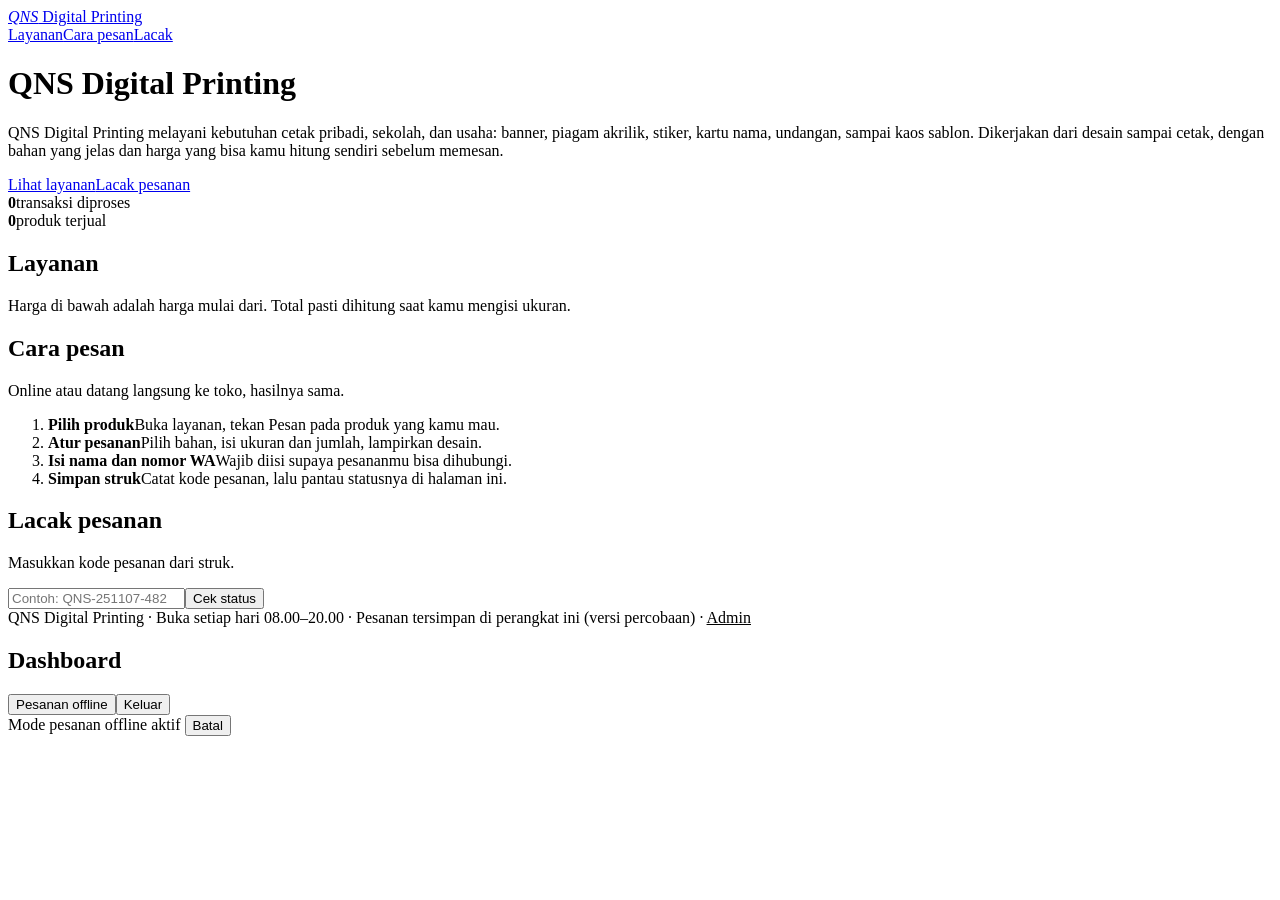
==== index.html @ 56daba44 "Create index.html" ====
<!DOCTYPE html>
<html lang="id">
<head>
<meta charset="utf-8">
<meta name="viewport" content="width=device-width, initial-scale=1, viewport-fit=cover">
<title>QNS Digital Printing</title>
<link href="https://fonts.googleapis.com/css2?family=Bricolage+Grotesque:wght@500;700;800&family=Instrument+Sans:wght@400;500;600&display=swap" rel="stylesheet">
<link rel="stylesheet" href="style.css">
</head>
<body>
<header><div class="wrap">
<a class="logo" href="#top"><i>QNS</i> Digital Printing</a>
<nav><a href="#layanan">Layanan</a><a href="#cara">Cara pesan</a><a href="#lacak">Lacak</a></nav>
</div></header>

<main id="top">
<div class="wrap hero">
<div class="hl">
<h1>QNS Digital Printing</h1>
<p>QNS Digital Printing melayani kebutuhan cetak pribadi, sekolah, dan usaha: banner, piagam akrilik, stiker, kartu nama, undangan, sampai kaos sablon. Dikerjakan dari desain sampai cetak, dengan bahan yang jelas dan harga yang bisa kamu hitung sendiri sebelum memesan.</p>
<a class="btn" href="#layanan">Lihat layanan</a><a class="btn ghost" href="#lacak">Lacak pesanan</a>
<div class="bars" aria-hidden="true"><span style="background:#d8161c"></span><span style="background:#14161f"></span><span style="background:#d8161c;opacity:.5"></span><span style="background:#14161f;opacity:.5"></span><span style="background:#d8161c;opacity:.25"></span></div>
</div>
<aside class="stats" aria-label="Statistik QNS Digital Printing"><div class="big"><div><b id="s-trx">0</b><span>transaksi diproses</span></div><div><b id="s-jual">0</b><span>produk terjual</span></div></div><div id="mt"></div></aside>
</div>

<section id="layanan"><div class="wrap">
<h2>Layanan</h2>
<p class="sub">Harga di bawah adalah harga mulai dari. Total pasti dihitung saat kamu mengisi ukuran.</p>
<div class="chips" id="chips"></div>
<div class="grid" id="grid"></div>
</div></section>

<section id="cara"><div class="wrap">
<h2>Cara pesan</h2>
<p class="sub">Online atau datang langsung ke toko, hasilnya sama.</p>
<ol class="steps">
<li><b>Pilih produk</b><span>Buka layanan, tekan Pesan pada produk yang kamu mau.</span></li>
<li><b>Atur pesanan</b><span>Pilih bahan, isi ukuran dan jumlah, lampirkan desain.</span></li>
<li><b>Isi nama dan nomor WA</b><span>Wajib diisi supaya pesananmu bisa dihubungi.</span></li>
<li><b>Simpan struk</b><span>Catat kode pesanan, lalu pantau statusnya di halaman ini.</span></li>
</ol>
</div></section>

<section id="lacak"><div class="wrap">
<h2>Lacak pesanan</h2>
<p class="sub">Masukkan kode pesanan dari struk.</p>
<form class="lacak" id="lf"><input id="lk" placeholder="Contoh: QNS-251107-482" aria-label="Kode pesanan" autocomplete="off"><button class="btn" type="submit">Cek status</button></form>
<div class="recent" id="recent"></div>
<div id="lr"></div>
</div></section>
</main>

<footer><div class="wrap">QNS Digital Printing · Buka setiap hari 08.00–20.00 · Pesanan tersimpan di perangkat ini (versi percobaan) · <a href="#" id="admlink" style="color:inherit">Admin</a></div></footer>

<div class="adm" id="adm"><div class="wrap">
<div class="ah"><h2 id="ah-t">Dashboard</h2><button class="btn ghost" id="a-off">Pesanan offline</button><button class="btn ghost" id="a-out">Keluar</button></div>
<div id="a-sum"></div><div class="chips" id="a-chips"></div><div id="a-list"></div>
</div></div>
<div id="offbar">Mode pesanan offline aktif <button id="off-x">Batal</button></div>
<div class="ov" id="ov" role="dialog" aria-modal="true"><div class="md" id="md"></div></div>

<script src="script.js"></script>
</body>
</html>
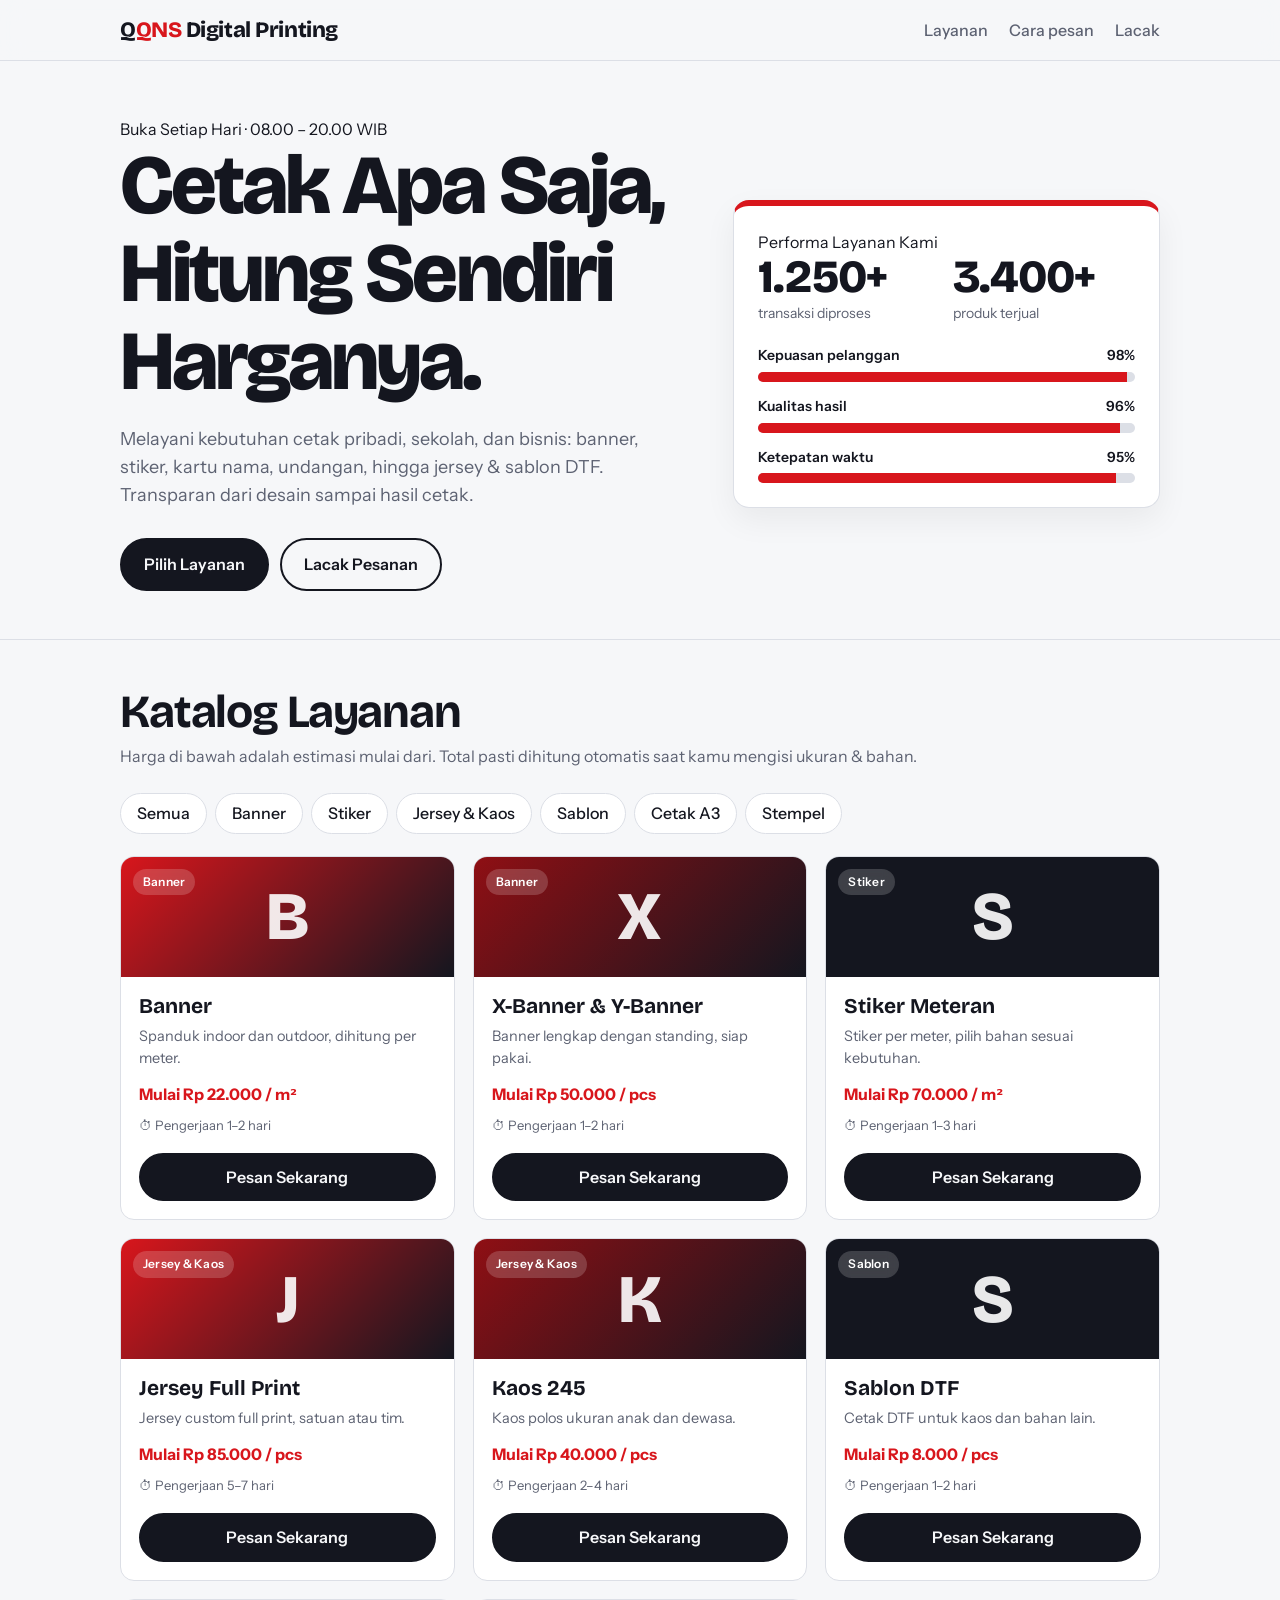
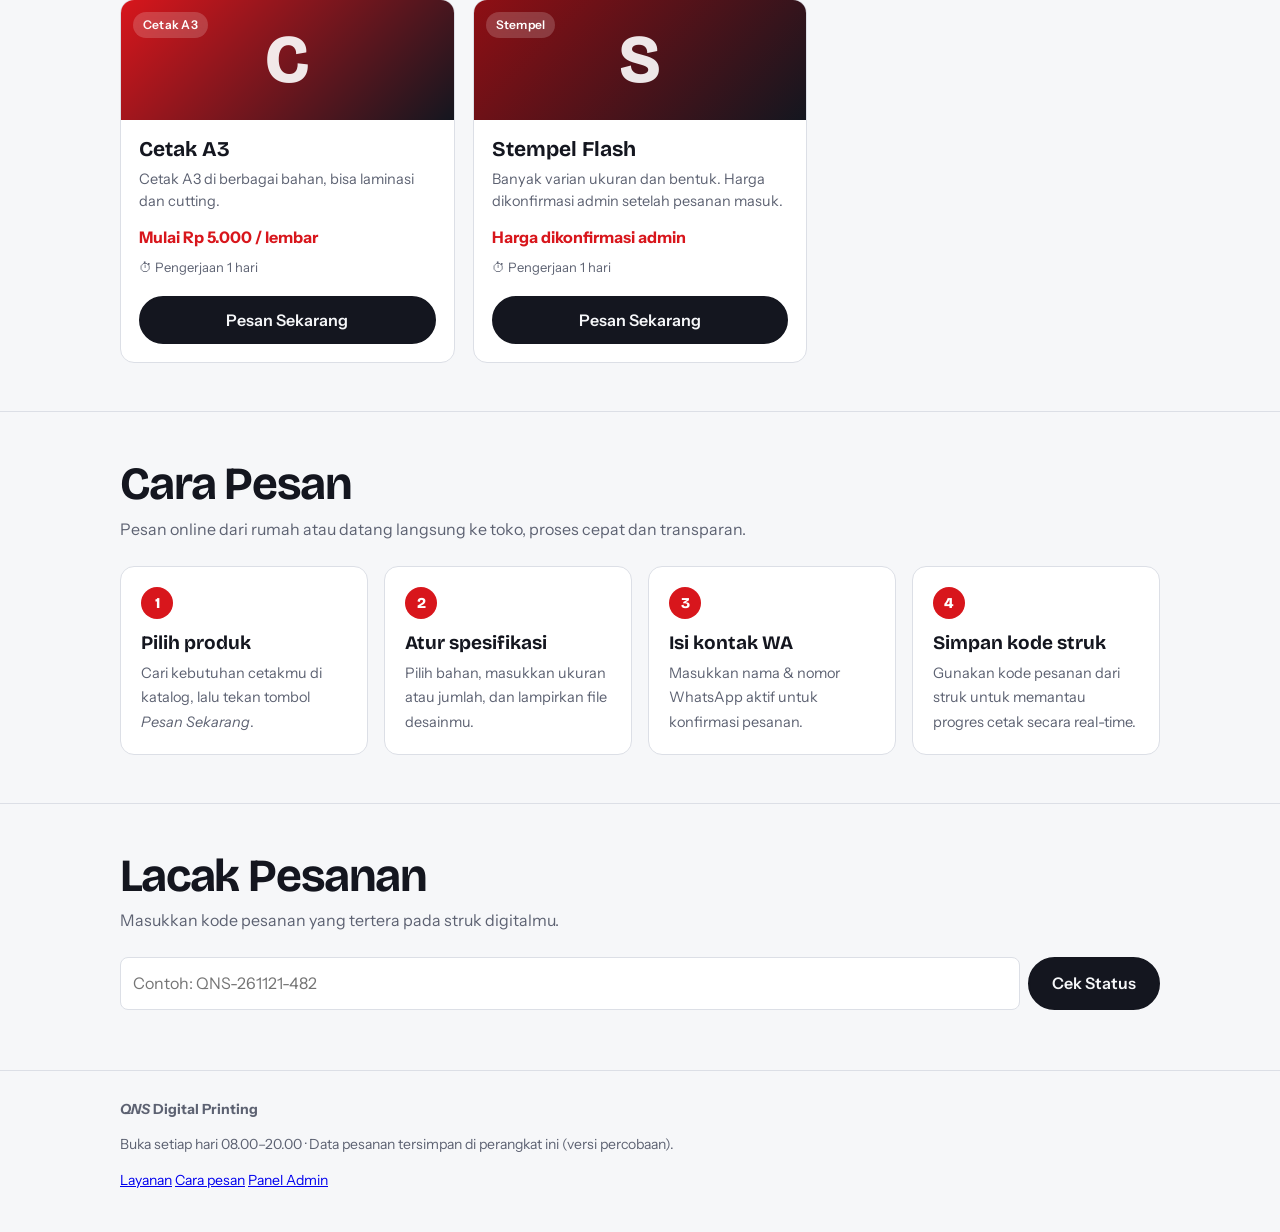
==== commit fb4574fa: "Update index.html" ====
--- a/index.html
+++ b/index.html
@@ -3,63 +3,145 @@
 <head>
 <meta charset="utf-8">
 <meta name="viewport" content="width=device-width, initial-scale=1, viewport-fit=cover">
-<title>QNS Digital Printing</title>
-<link href="https://fonts.googleapis.com/css2?family=Bricolage+Grotesque:wght@500;700;800&family=Instrument+Sans:wght@400;500;600&display=swap" rel="stylesheet">
-<link rel="stylesheet" href="style.css">
+<title>QNS Digital Printing — Cetak Cepat & Berkualitas</title>
+<link href="https://fonts.googleapis.com/css2?family=Bricolage+Grotesque:wght@500;700;800&family=Instrument+Sans:wght@400;500;600;700&display=swap" rel="stylesheet">
+<link rel="stylesheet" href="style.css?v=2">
 </head>
 <body>
-<header><div class="wrap">
-<a class="logo" href="#top"><i>QNS</i> Digital Printing</a>
-<nav><a href="#layanan">Layanan</a><a href="#cara">Cara pesan</a><a href="#lacak">Lacak</a></nav>
-</div></header>
+
+<header>
+  <div class="wrap">
+    <a class="logo" href="#top"><span class="logo-mark">Q</span><i>QNS</i> Digital Printing</a>
+    <nav>
+      <a href="#layanan">Layanan</a>
+      <a href="#cara">Cara pesan</a>
+      <a href="#lacak">Lacak</a>
+    </nav>
+  </div>
+</header>
 
 <main id="top">
-<div class="wrap hero">
-<div class="hl">
-<h1>QNS Digital Printing</h1>
-<p>QNS Digital Printing melayani kebutuhan cetak pribadi, sekolah, dan usaha: banner, piagam akrilik, stiker, kartu nama, undangan, sampai kaos sablon. Dikerjakan dari desain sampai cetak, dengan bahan yang jelas dan harga yang bisa kamu hitung sendiri sebelum memesan.</p>
-<a class="btn" href="#layanan">Lihat layanan</a><a class="btn ghost" href="#lacak">Lacak pesanan</a>
-<div class="bars" aria-hidden="true"><span style="background:#d8161c"></span><span style="background:#14161f"></span><span style="background:#d8161c;opacity:.5"></span><span style="background:#14161f;opacity:.5"></span><span style="background:#d8161c;opacity:.25"></span></div>
-</div>
-<aside class="stats" aria-label="Statistik QNS Digital Printing"><div class="big"><div><b id="s-trx">0</b><span>transaksi diproses</span></div><div><b id="s-jual">0</b><span>produk terjual</span></div></div><div id="mt"></div></aside>
+  <div class="hero-bg">
+    <div class="wrap hero">
+      <div class="hl">
+        <div class="pill-badge"><span class="dot"></span> Buka Setiap Hari · 08.00 – 20.00 WIB</div>
+        <h1>Cetak Apa Saja, <span class="txt-accent">Hitung Sendiri</span> Harganya.</h1>
+        <p>Melayani kebutuhan cetak pribadi, sekolah, dan bisnis: banner, stiker, kartu nama, undangan, hingga jersey & sablon DTF. Transparan dari desain sampai hasil cetak.</p>
+        <div class="hero-acts">
+          <a class="btn" href="#layanan">Pilih Layanan</a>
+          <a class="btn ghost" href="#lacak">Lacak Pesanan</a>
+        </div>
+        <div class="cmyk-bar" aria-hidden="true">
+          <span style="background:#00aeef" title="Cyan"></span>
+          <span style="background:#ec008c" title="Magenta"></span>
+          <span style="background:#fff200" title="Yellow"></span>
+          <span style="background:#14161f" title="Key/Black"></span>
+        </div>
+      </div>
+
+      <aside class="stats" aria-label="Statistik QNS Digital Printing">
+        <div class="stats-head">Performa Layanan Kami</div>
+        <div class="big">
+          <div class="stat-box">
+            <b id="s-trx">0</b>
+            <span>transaksi diproses</span>
+          </div>
+          <div class="stat-box">
+            <b id="s-jual">0</b>
+            <span>produk terjual</span>
+          </div>
+        </div>
+        <div id="mt"></div>
+      </aside>
+    </div>
+  </div>
+
+  <section id="layanan">
+    <div class="wrap">
+      <div class="sec-head">
+        <h2>Katalog Layanan</h2>
+        <p class="sub">Harga di bawah adalah estimasi mulai dari. Total pasti dihitung otomatis saat kamu mengisi ukuran & bahan.</p>
+      </div>
+      <div class="chips" id="chips"></div>
+      <div class="grid" id="grid"></div>
+    </div>
+  </section>
+
+  <section id="cara" class="sec-alt">
+    <div class="wrap">
+      <div class="sec-head">
+        <h2>Cara Pesan</h2>
+        <p class="sub">Pesan online dari rumah atau datang langsung ke toko, proses cepat dan transparan.</p>
+      </div>
+      <ol class="steps">
+        <li>
+          <b>Pilih produk</b>
+          <span>Cari kebutuhan cetakmu di katalog, lalu tekan tombol <em>Pesan Sekarang</em>.</span>
+        </li>
+        <li>
+          <b>Atur spesifikasi</b>
+          <span>Pilih bahan, masukkan ukuran atau jumlah, dan lampirkan file desainmu.</span>
+        </li>
+        <li>
+          <b>Isi kontak WA</b>
+          <span>Masukkan nama & nomor WhatsApp aktif untuk konfirmasi pesanan.</span>
+        </li>
+        <li>
+          <b>Simpan kode struk</b>
+          <span>Gunakan kode pesanan dari struk untuk memantau progres cetak secara real-time.</span>
+        </li>
+      </ol>
+    </div>
+  </section>
+
+  <section id="lacak">
+    <div class="wrap">
+      <div class="lacak-card">
+        <div class="sec-head">
+          <h2>Lacak Pesanan</h2>
+          <p class="sub">Masukkan kode pesanan yang tertera pada struk digitalmu.</p>
+        </div>
+        <form class="lacak" id="lf">
+          <input id="lk" placeholder="Contoh: QNS-261121-482" aria-label="Kode pesanan" autocomplete="off">
+          <button class="btn" type="submit">Cek Status</button>
+        </form>
+        <div class="recent" id="recent"></div>
+        <div id="lr"></div>
+      </div>
+    </div>
+  </section>
+</main>
+
+<footer>
+  <div class="wrap foot-grid">
+    <div>
+      <strong class="foot-brand"><i>QNS</i> Digital Printing</strong>
+      <p>Buka setiap hari 08.00–20.00 · Data pesanan tersimpan di perangkat ini (versi percobaan).</p>
+    </div>
+    <div class="foot-links">
+      <a href="#layanan">Layanan</a>
+      <a href="#cara">Cara pesan</a>
+      <a href="#" id="admlink">Panel Admin</a>
+    </div>
+  </div>
+</footer>
+
+<div class="adm" id="adm">
+  <div class="wrap">
+    <div class="ah">
+      <h2 id="ah-t">Dashboard</h2>
+      <button class="btn ghost" id="a-off">Pesanan offline</button>
+      <button class="btn ghost" id="a-out">Keluar</button>
+    </div>
+    <div id="a-sum"></div>
+    <div class="chips" id="a-chips"></div>
+    <div id="a-list"></div>
+  </div>
 </div>
 
-<section id="layanan"><div class="wrap">
-<h2>Layanan</h2>
-<p class="sub">Harga di bawah adalah harga mulai dari. Total pasti dihitung saat kamu mengisi ukuran.</p>
-<div class="chips" id="chips"></div>
-<div class="grid" id="grid"></div>
-</div></section>
-
-<section id="cara"><div class="wrap">
-<h2>Cara pesan</h2>
-<p class="sub">Online atau datang langsung ke toko, hasilnya sama.</p>
-<ol class="steps">
-<li><b>Pilih produk</b><span>Buka layanan, tekan Pesan pada produk yang kamu mau.</span></li>
-<li><b>Atur pesanan</b><span>Pilih bahan, isi ukuran dan jumlah, lampirkan desain.</span></li>
-<li><b>Isi nama dan nomor WA</b><span>Wajib diisi supaya pesananmu bisa dihubungi.</span></li>
-<li><b>Simpan struk</b><span>Catat kode pesanan, lalu pantau statusnya di halaman ini.</span></li>
-</ol>
-</div></section>
-
-<section id="lacak"><div class="wrap">
-<h2>Lacak pesanan</h2>
-<p class="sub">Masukkan kode pesanan dari struk.</p>
-<form class="lacak" id="lf"><input id="lk" placeholder="Contoh: QNS-251107-482" aria-label="Kode pesanan" autocomplete="off"><button class="btn" type="submit">Cek status</button></form>
-<div class="recent" id="recent"></div>
-<div id="lr"></div>
-</div></section>
-</main>
-
-<footer><div class="wrap">QNS Digital Printing · Buka setiap hari 08.00–20.00 · Pesanan tersimpan di perangkat ini (versi percobaan) · <a href="#" id="admlink" style="color:inherit">Admin</a></div></footer>
-
-<div class="adm" id="adm"><div class="wrap">
-<div class="ah"><h2 id="ah-t">Dashboard</h2><button class="btn ghost" id="a-off">Pesanan offline</button><button class="btn ghost" id="a-out">Keluar</button></div>
-<div id="a-sum"></div><div class="chips" id="a-chips"></div><div id="a-list"></div>
-</div></div>
 <div id="offbar">Mode pesanan offline aktif <button id="off-x">Batal</button></div>
 <div class="ov" id="ov" role="dialog" aria-modal="true"><div class="md" id="md"></div></div>
 
-<script src="script.js"></script>
+<script src="script.js?v=2"></script>
 </body>
 </html>
--- a/style.css
+++ b/style.css
@@ -0,0 +1,801 @@
+:root {
+  --bg: #f6f7f9;
+  --sf: #fff;
+  --ink: #14161f;
+  --mut: #5d6272;
+  --ln: #dcdfe6;
+  --c: #8f0f14;
+  --m: #d8161c;
+  --y: #ffd400;
+  --k: #14161f;
+  color-scheme: light;
+  box-sizing: border-box;
+  padding-top: env(safe-area-inset-top, 0px);
+  padding-bottom: env(safe-area-inset-bottom, 0px);
+}
+
+@media (prefers-color-scheme: dark) {
+  :root:not([data-theme="light"]) {
+    --bg: #0f1117;
+    --sf: #181b24;
+    --ink: #f1f2f6;
+    --mut: #a0a5b5;
+    --ln: #2b2f3c;
+    --k: #f1f2f6;
+    color-scheme: dark;
+  }
+}
+
+:root[data-theme="dark"] {
+  --bg: #0f1117;
+  --sf: #181b24;
+  --ink: #f1f2f6;
+  --mut: #a0a5b5;
+  --ln: #2b2f3c;
+  --k: #f1f2f6;
+  color-scheme: dark;
+}
+
+html {
+  scroll-padding-top: env(safe-area-inset-top, 0px);
+  scroll-behavior: smooth;
+}
+
+*, *::before, *::after {
+  box-sizing: inherit;
+}
+
+body {
+  margin: 0;
+  background: var(--bg);
+  color: var(--ink);
+  font: 400 16px/1.55 "Instrument Sans", system-ui, sans-serif;
+}
+
+body::before {
+  content: "";
+  position: fixed;
+  inset: 0 0 auto;
+  height: env(safe-area-inset-top, 0px);
+  background: var(--bg);
+  z-index: 10;
+}
+
+h1, h2, h3 {
+  font-family: "Bricolage Grotesque", "Instrument Sans", system-ui, sans-serif;
+  line-height: 1.05;
+  margin: 0;
+}
+
+button, input, select, textarea {
+  font: inherit;
+  color: inherit;
+}
+
+:focus-visible {
+  outline: 3px solid var(--m);
+  outline-offset: 2px;
+}
+
+.wrap {
+  max-width: 1080px;
+  margin: 0 auto;
+  padding: 0 20px;
+}
+
+header {
+  position: sticky;
+  top: env(safe-area-inset-top, 0px);
+  z-index: 9;
+  /* Efek kaca transparan */
+  background: color-mix(in srgb, var(--bg) 82%, transparent);
+  backdrop-filter: blur(12px);
+  -webkit-backdrop-filter: blur(12px);
+  border-bottom: 1px solid var(--ln);
+}
+
+header .wrap {
+  display: flex;
+  align-items: center;
+  gap: 20px;
+  height: 60px;
+}
+
+.logo {
+  font: 800 22px "Bricolage Grotesque", sans-serif;
+  letter-spacing: -.02em;
+  margin-right: auto;
+  text-decoration: none;
+  color: var(--ink);
+}
+
+.logo i {
+  font-style: normal;
+  color: var(--m);
+}
+
+nav a {
+  color: var(--mut);
+  text-decoration: none;
+  font-weight: 500;
+  margin-left: 18px;
+}
+
+nav a:hover {
+  color: var(--ink);
+}
+
+.hero {
+  padding: 56px 20px 48px;
+  display: grid;
+  gap: 36px;
+  align-items: center;
+}
+
+@media (min-width: 860px) {
+  .hero {
+    grid-template-columns: 1.15fr .85fr;
+  }
+}
+
+.hero h1 {
+  font-size: clamp(40px, 7vw, 84px);
+  font-weight: 800;
+  letter-spacing: -.035em;
+}
+
+.hero p {
+  max-width: 46ch;
+  color: var(--mut);
+  font-size: 18px;
+  margin: 20px 0 28px;
+}
+
+.bars {
+  display: flex;
+  height: 14px;
+  max-width: 340px;
+  margin-top: 40px;
+  border: 1px solid var(--ln);
+}
+
+.bars span {
+  flex: 1;
+}
+
+.reg {
+  position: absolute;
+  right: 20px;
+  top: 64px;
+  width: min(34vw, 230px);
+  aspect-ratio: 1;
+  display: none;
+}
+
+.stats {
+  background: var(--sf);
+  border: 1px solid var(--ln);
+  border-top: 6px solid var(--m);
+  border-radius: 16px;
+  padding: 24px;
+  box-shadow: 0 12px 32px rgba(0, 0, 0, 0.06);
+}
+
+.big {
+  display: grid;
+  grid-template-columns: 1fr 1fr;
+  gap: 12px;
+  margin-bottom: 20px;
+}
+
+.big b {
+  display: block;
+  font: 800 clamp(32px, 5vw, 46px)/1 "Bricolage Grotesque", sans-serif;
+  letter-spacing: -.02em;
+}
+
+.big span {
+  color: var(--mut);
+  font-size: 14px;
+}
+
+.mt {
+  margin-top: 14px;
+}
+
+.mt div {
+  display: flex;
+  justify-content: space-between;
+  font-weight: 600;
+  font-size: 14px;
+  margin-bottom: 5px;
+}
+
+.mt i {
+  display: block;
+  height: 10px;
+  background: var(--ln);
+  border-radius: 99px;
+  overflow: hidden;
+}
+
+.mt u {
+  display: block;
+  height: 100%;
+  background: var(--m);
+  width: 0;
+  transition: width 1s ease-out;
+  text-decoration: none;
+}
+
+@media (prefers-reduced-motion: reduce) {
+  .mt u {
+    transition: none;
+  }
+}
+
+.btn {
+  display: inline-block;
+  border: 2px solid var(--ink);
+  background: var(--ink);
+  color: var(--bg);
+  padding: 12px 22px;
+  font-weight: 600;
+  border-radius: 999px;
+  cursor: pointer;
+  text-decoration: none;
+  /* Tambahan animasi halus */
+  transition: transform 0.2s ease, background-color 0.2s ease, box-shadow 0.2s ease;
+}
+
+.btn:hover {
+  background: var(--m);
+  border-color: var(--m);
+  color: #fff;
+  transform: translateY(-2px); /* Tombol sedikit naik */
+  box-shadow: 0 6px 16px rgba(216, 22, 28, 0.25); /* Bayangan merah tipis */
+}
+
+.btn.ghost {
+  background: transparent;
+  color: var(--ink);
+  margin-left: 8px;
+}
+
+.btn.ghost:hover {
+  background: var(--ink);
+  color: var(--bg);
+  border-color: var(--ink);
+}
+
+section {
+  padding: 48px 0;
+  border-top: 1px solid var(--ln);
+}
+
+h2 {
+  font-size: clamp(30px, 5vw, 46px);
+  letter-spacing: -.025em;
+  margin-bottom: 8px;
+}
+
+.sub {
+  color: var(--mut);
+  margin: 0 0 24px;
+}
+
+.chips {
+  display: flex;
+  gap: 8px;
+  flex-wrap: wrap;
+  margin-bottom: 22px;
+}
+
+.chip {
+  border: 1.5px solid var(--ln);
+  background: var(--sf);
+  padding: 7px 16px;
+  border-radius: 999px;
+  cursor: pointer;
+  font-weight: 500;
+  transition: all 0.2s ease;
+}
+
+.chip:hover:not([aria-pressed="true"]) {
+  border-color: var(--ink);
+}
+
+.grid {
+  display: grid;
+  grid-template-columns: repeat(auto-fill, minmax(250px, 1fr));
+  gap: 18px;
+}
+
+.tile {
+  background: var(--sf);
+  border: 1px solid var(--ln);
+  border-radius: 14px; /* Sudut membulat seragam agar lebih bersih */
+  overflow: hidden;
+  display: flex;
+  flex-direction: column;
+  /* Tambahan animasi halus */
+  transition: transform 0.25s ease, box-shadow 0.25s ease, border-color 0.25s ease;
+}
+
+.tile:hover {
+  transform: translateY(-5px); /* Kartu terangkat saat disorot */
+  border-color: var(--m);
+  box-shadow: 0 12px 24px rgba(0, 0, 0, 0.08);
+}
+
+.tile .sw {
+  height: 120px;
+  position: relative;
+  display: grid;
+  place-items: center;
+  overflow: hidden;
+  color: #fff;
+}
+
+.tile .sw .init {
+  font: 800 68px "Bricolage Grotesque", sans-serif;
+  opacity: 0.9;
+  transition: transform 0.3s ease;
+}
+
+.tile:hover .sw .init {
+  transform: scale(1.12); /* Huruf membesar halus saat kartu disorot */
+}
+
+.tile .sw .tag {
+  position: absolute;
+  top: 12px;
+  left: 12px;
+  background: rgba(255, 255, 255, 0.18);
+  backdrop-filter: blur(6px);
+  padding: 4px 10px;
+  border-radius: 99px;
+  font-size: 12px;
+  font-weight: 600;
+  letter-spacing: 0.02em;
+}
+
+.tile .bd {
+  padding: 18px;
+  display: flex;
+  flex-direction: column;
+  gap: 8px;
+  flex: 1;
+}
+
+.tile h3 {
+  font-size: 21px;
+}
+
+.tile p {
+  margin: 0;
+  color: var(--mut);
+  font-size: 14.5px;
+  flex: 1;
+}
+
+.tile .pr {
+  font-weight: 700;
+  font-size: 16px;
+  color: var(--m);
+  margin-top: 4px;
+}
+
+.tile .est {
+  font-size: 13px;
+  color: var(--mut);
+}
+
+.tile .btn {
+  width: 100%;
+  text-align: center;
+  margin-top: 10px;
+  padding: 10px 18px;
+}
+
+.steps {
+  display: grid;
+  grid-template-columns: repeat(auto-fit, minmax(220px, 1fr));
+  gap: 16px;
+  counter-reset: s;
+  padding: 0;
+  list-style: none;
+  margin: 0;
+}
+
+.steps li {
+  counter-increment: s;
+  background: var(--sf);
+  border: 1px solid var(--ln);
+  border-radius: 14px;
+  padding: 20px;
+  position: relative;
+  transition: transform 0.2s ease, border-color 0.2s ease;
+}
+
+.steps li:hover {
+  transform: translateY(-3px);
+  border-color: var(--m);
+}
+
+/* Membuat lingkaran nomor otomatis 1, 2, 3, 4 */
+.steps li::before {
+  content: counter(s);
+  display: inline-grid;
+  place-items: center;
+  width: 32px;
+  height: 32px;
+  border-radius: 50%;
+  background: var(--m);
+  color: #fff;
+  font: 800 15px "Bricolage Grotesque", sans-serif;
+  margin-bottom: 12px;
+}
+
+.steps b {
+  display: block;
+  font: 700 19px "Bricolage Grotesque", sans-serif;
+  margin-bottom: 6px;
+}
+
+.steps span {
+  color: var(--mut);
+  font-size: 14.5px;
+  line-height: 1.5;
+}
+
+.lacak {
+  display: flex;
+  gap: 8px;
+  flex-wrap: wrap;
+}
+
+.lacak input {
+  flex: 1;
+  min-width: 200px;
+}
+
+input, select, textarea {
+  width: 100%;
+  background: var(--sf);
+  border: 1.5px solid var(--ln);
+  border-radius: 8px;
+  padding: 10px 12px;
+}
+
+.recent {
+  margin-top: 12px;
+  font-size: 14px;
+  color: var(--mut);
+}
+
+.recent button {
+  border: 0;
+  background: none;
+  color: var(--m);
+  font-weight: 600;
+  cursor: pointer;
+  padding: 2px 6px;
+  text-decoration: underline;
+}
+
+.tl {
+  list-style: none;
+  padding: 0;
+  margin: 20px 0 0;
+}
+
+.tl li {
+  padding: 0 0 14px 28px;
+  position: relative;
+  color: var(--mut);
+}
+
+.tl li::before {
+  content: "";
+  position: absolute;
+  left: 0;
+  top: 5px;
+  width: 14px;
+  height: 14px;
+  border-radius: 50%;
+  border: 2px solid var(--ln);
+  background: var(--bg);
+}
+
+.tl li.on {
+  color: var(--ink);
+  font-weight: 600;
+}
+
+.tl li.on::before {
+  background: var(--m);
+  border-color: var(--m);
+}
+
+footer {
+  border-top: 1px solid var(--ln);
+  padding: 28px 0 40px;
+  color: var(--mut);
+  font-size: 14px;
+}
+
+.ov {
+  position: fixed;
+  inset: 0;
+  background: rgba(10, 12, 18, .62);
+  display: none;
+  align-items: flex-end;
+  justify-content: center;
+  z-index: 50;
+  padding: 0;
+}
+
+.ov.open {
+  display: flex;
+}
+
+.md {
+  background: var(--sf);
+  width: 100%;
+  max-width: 520px;
+  max-height: 92vh;
+  overflow: auto;
+  border-radius: 22px 22px 0 0;
+  padding: 22px 20px calc(22px + env(safe-area-inset-bottom, 0px));
+  animation: up .22s ease-out;
+}
+
+@media (min-width: 600px) {
+  .ov {
+    align-items: center;
+  }
+  .md {
+    border-radius: 22px;
+  }
+}
+
+@keyframes up {
+  from {
+    transform: translateY(24px);
+    opacity: 0;
+  }
+  to {
+    transform: none;
+    opacity: 1;
+  }
+}
+
+@media (prefers-reduced-motion: reduce) {
+  .md {
+    animation: none;
+  }
+  html {
+    scroll-behavior: auto;
+  }
+}
+
+.md h3 {
+  font-size: 28px;
+  margin-bottom: 4px;
+}
+
+.fld {
+  margin: 14px 0;
+}
+
+.fld label {
+  display: block;
+  font-weight: 600;
+  font-size: 14px;
+  margin-bottom: 5px;
+}
+
+.row {
+  display: grid;
+  grid-template-columns: 1fr 1fr 1fr;
+  gap: 10px;
+}
+
+.tot {
+  display: flex;
+  justify-content: space-between;
+  align-items: baseline;
+  border-top: 2px dashed var(--ln);
+  margin-top: 16px;
+  padding-top: 12px;
+  font-weight: 600;
+}
+
+.tot b {
+  font: 800 28px "Bricolage Grotesque", sans-serif;
+  color: var(--m);
+}
+
+.err {
+  color: #d6204a;
+  font-size: 14px;
+  min-height: 20px;
+  margin: 6px 0 0;
+}
+
+.acts {
+  display: flex;
+  gap: 8px;
+  margin-top: 14px;
+  flex-wrap: wrap;
+}
+
+.x {
+  float: right;
+  border: 0;
+  background: none;
+  font-size: 26px;
+  cursor: pointer;
+  line-height: 1;
+  color: var(--mut);
+}
+
+.struk {
+  border: 2px dashed var(--ln);
+  border-radius: 10px;
+  padding: 14px;
+  margin-top: 12px;
+  font-size: 15px;
+}
+
+.struk div {
+  display: flex;
+  justify-content: space-between;
+  gap: 10px;
+  padding: 3px 0;
+}
+
+.struk .code {
+  font: 800 26px "Bricolage Grotesque", sans-serif;
+  letter-spacing: .04em;
+}
+
+.badge {
+  display: inline-block;
+  background: var(--y);
+  color: #14161f;
+  font-weight: 600;
+  font-size: 13px;
+  padding: 2px 10px;
+  border-radius: 99px;
+}
+
+@media print {
+  header, section, .hero, footer, .acts, .x {
+    display: none !important;
+  }
+  .ov {
+    position: static;
+    background: none;
+    display: block;
+  }
+}
+
+.adm {
+  position: fixed;
+  inset: 0;
+  background: var(--bg);
+  overflow: auto;
+  z-index: 40;
+  display: none;
+  padding: calc(16px + env(safe-area-inset-top, 0px)) 0 40px;
+}
+
+.adm.open {
+  display: block;
+}
+
+.ah {
+  display: flex;
+  gap: 8px;
+  align-items: center;
+  flex-wrap: wrap;
+  margin-bottom: 16px;
+}
+
+.ah h2 {
+  margin: 0 auto 0 0;
+  font-size: 30px;
+}
+
+.sumg {
+  display: grid;
+  grid-template-columns: repeat(auto-fit, minmax(150px, 1fr));
+  gap: 10px;
+  margin-bottom: 16px;
+}
+
+.sumg div {
+  background: var(--sf);
+  border: 1px solid var(--ln);
+  padding: 12px;
+  border-radius: 6px;
+}
+
+.sumg b {
+  display: block;
+  font: 800 26px "Bricolage Grotesque", sans-serif;
+}
+
+.sumg span {
+  color: var(--mut);
+  font-size: 13px;
+}
+
+.sumg .own {
+  border-top: 4px solid var(--m);
+}
+
+.oc {
+  background: var(--sf);
+  border: 1px solid var(--ln);
+  border-radius: 6px;
+  padding: 14px;
+  margin-bottom: 10px;
+  display: grid;
+  gap: 4px;
+}
+
+.oh {
+  display: flex;
+  gap: 10px;
+  align-items: center;
+  flex-wrap: wrap;
+}
+
+.oh small {
+  color: var(--mut);
+}
+
+.ob {
+  display: flex;
+  gap: 8px;
+  align-items: center;
+  flex-wrap: wrap;
+  margin-top: 6px;
+}
+
+.ob b {
+  margin-right: auto;
+}
+
+.ob select {
+  width: auto;
+}
+
+#offbar {
+  position: fixed;
+  left: 0;
+  right: 0;
+  bottom: 0;
+  background: var(--m);
+  color: #fff;
+  padding: 10px 20px calc(10px + env(safe-area-inset-bottom, 0px));
+  display: none;
+  justify-content: center;
+  align-items: center;
+  gap: 12px;
+  z-index: 30;
+  font-weight: 600;
+}
+
+#offbar button {
+  border: 2px solid #fff;
+  background: none;
+  color: #fff;
+  border-radius: 99px;
+  padding: 4px 14px;
+  cursor: pointer;
+  font-weight: 600;
+}
